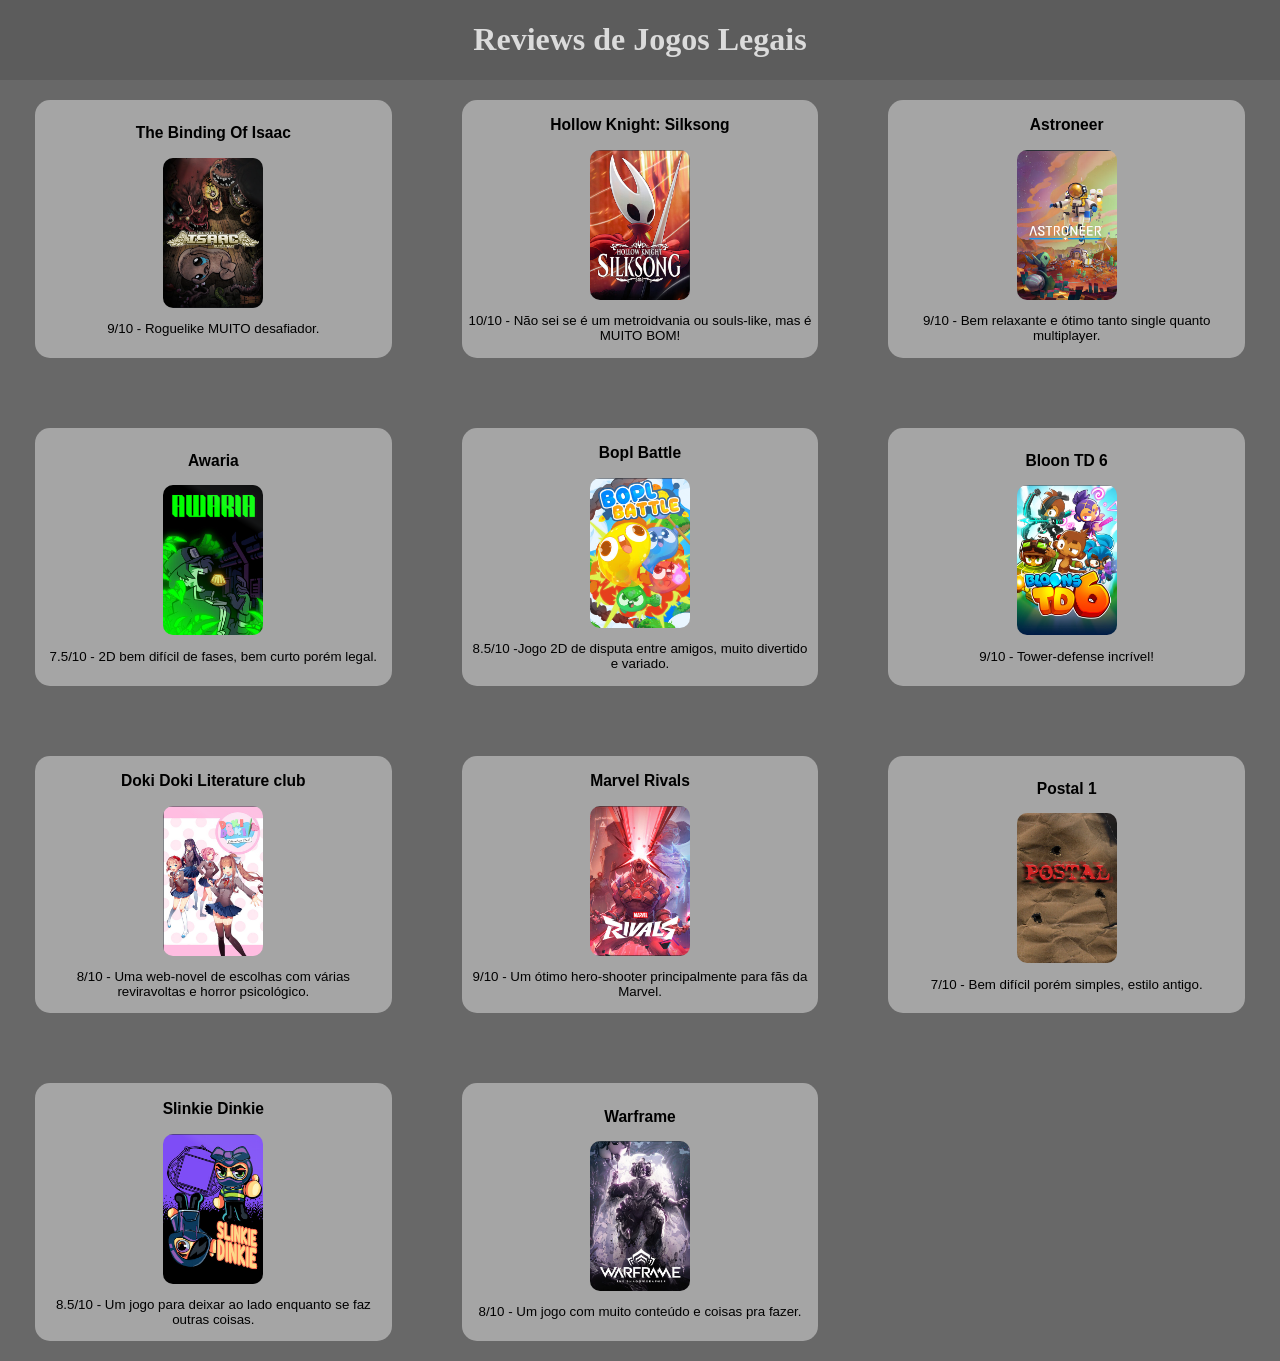
==== homeReviews.html @ 60ac34fa "aik" ====
<!DOCTYPE html>
<html lang="pt-br">
<head>
    <meta charset="UTF-8">
    <meta name="viewport" content="width=device-width, initial-scale=1.0">
    <title>Danyfication</title>

    <!-- styles -->
     <link rel="stylesheet" href="homeReviews.css">

</head>
<body>
    <!-- Conteúdo principal -->
    <div id="headerReviews">
        <h1 id="HRtit">Reviews de Jogos Legais</h1>
    </div>

    <div id="tudo"> </div>

    <script src="homeReviews.js"></script>
</body>
</html>
---- homeReviews.css ----
:root{
        --HRtit: rgb(219, 219, 219);
        --fundoReviews: rgb(104, 104, 104);
        --blocoSelecionado: rgb(171, 95, 51);
        --blocoNormal: rgb(165, 165, 165);
    }

/* Já é bem autodescritivo */
#tudo{
    padding: 20px 35px;
    display: grid;
    grid-template-columns: repeat(auto-fit, minmax(300px, 1fr));
    gap: 70px;
}

body{
    background-color:var(--fundoReviews);
    margin: 0px;
    padding: 0px;
} 

#headerReviews{
    display: flex;
    background-color: rgba(73, 73, 73, 0.4);
    justify-content: center;
    place-items: center;
}
#HRtit{
    font-family:Georgia, 'Times New Roman', Times, serif;
    color: var(--HRtit);
}
    
/* Cada bloco nas reviews */
.blocoR{
    width: 100%;
    height:100%;
    display: flex;
    flex-direction: column;
    place-items: center;
    justify-content: center;    
    background-color: var(--blocoNormal); 
    border: none;
    border-radius: 15px;
    transition: all 0.4s ease;
}
.blocoR:hover{
    background-color: var(--blocoSelecionado);
    color: white;
    scale: 1.1;
}
/* Conteúdo dos blocos de review */
.tit{
    font-family: 'Franklin Gothic Medium', 'Arial Narrow', Arial, sans-serif;
}
.img{
    width: 100px;
    height: 150px;
    border-radius: 10px;
}
.textin{
    font-family:'Gill Sans', 'Gill Sans MT', Calibri, 'Trebuchet MS', sans-serif;
}

/* oq fazer abaixo? */
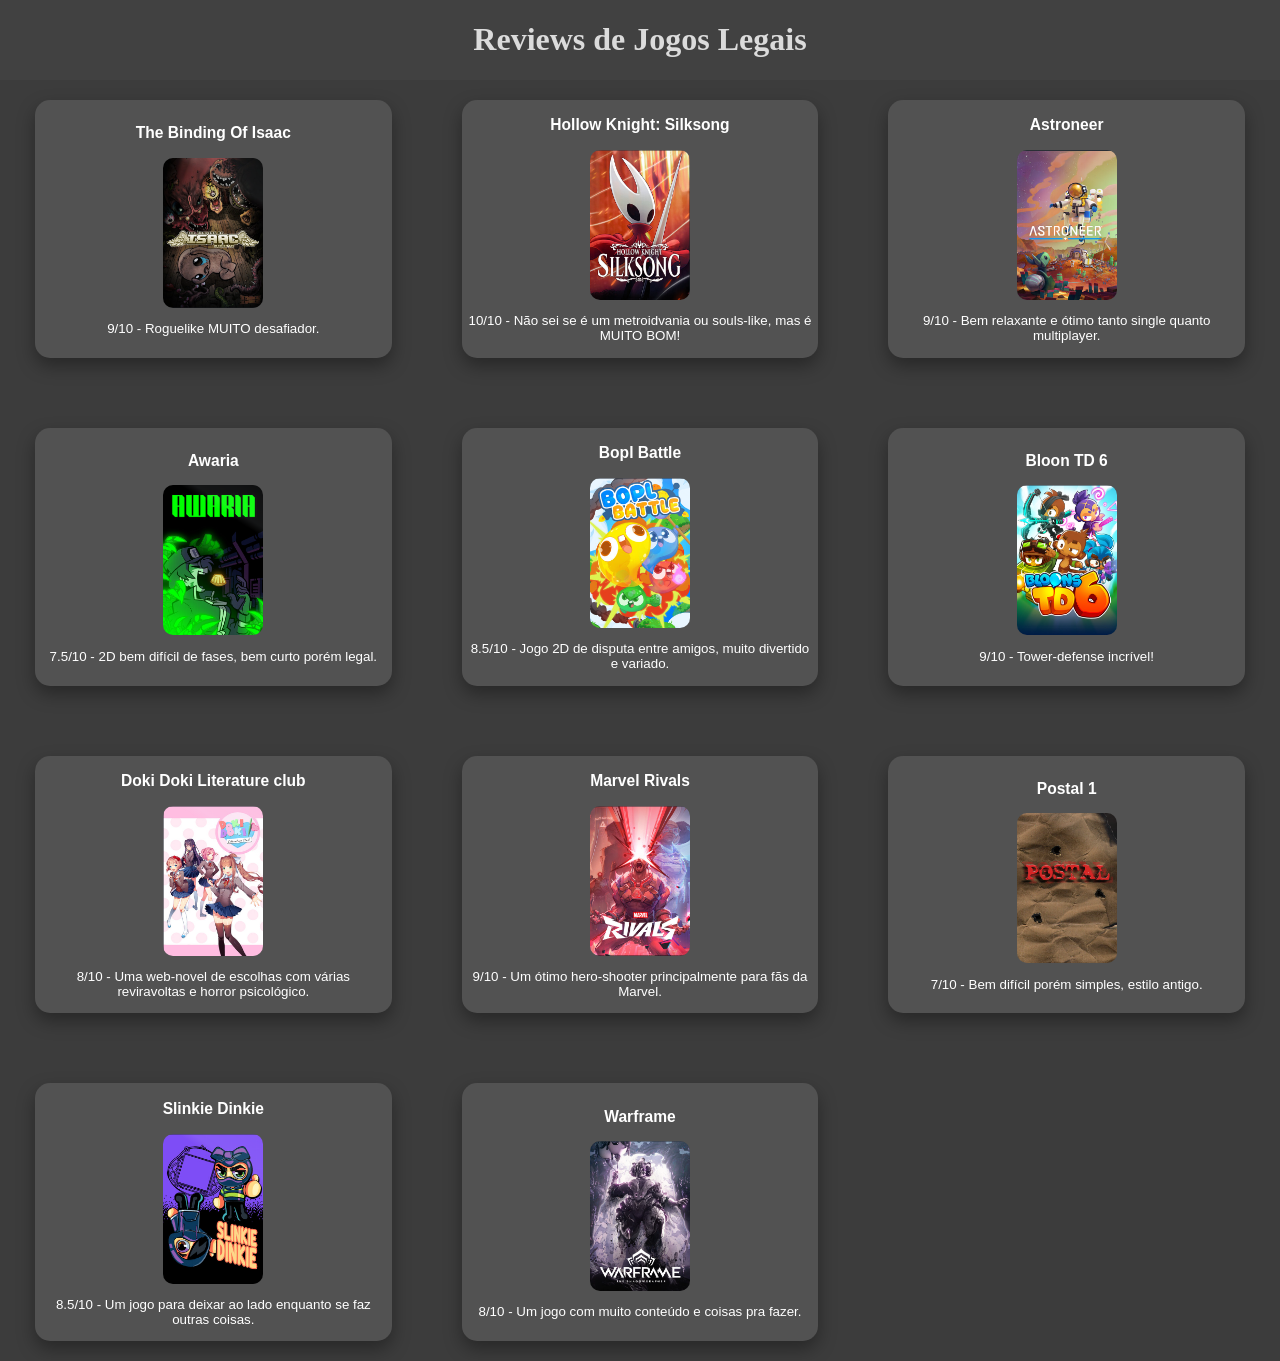
==== commit 278d32ba: "meeeeeeeeeeeeeeeeu, q trabalho" ====
--- a/homeReviews.html
+++ b/homeReviews.html
@@ -10,11 +10,12 @@
 
 </head>
 <body>
-    <!-- Conteúdo principal -->
+    <!-- Cabeçalho da página de reviews -->
     <div id="headerReviews">
         <h1 id="HRtit">Reviews de Jogos Legais</h1>
     </div>
 
+    <!-- Grade onde os cards das reviews são montados -->
     <div id="tudo"> </div>
 
     <script src="homeReviews.js"></script>
--- a/homeReviews.css
+++ b/homeReviews.css
@@ -1,11 +1,12 @@
+/* Cores e tema da página de reviews */
     :root{
         --HRtit: rgb(219, 219, 219);
-        --fundoReviews: rgb(104, 104, 104);
+        --bg: rgb(60, 60, 60);
         --blocoSelecionado: rgb(171, 95, 51);
-        --blocoNormal: rgb(165, 165, 165);
+        --blocoNormal: rgb(82, 82, 82);
     }
 
-/* Já é bem autodescritivo */
+/* Grade dos cards de review */
 #tudo{
     padding: 20px 35px;
     display: grid;
@@ -14,9 +15,10 @@
 }
 
 body{
-    background-color:var(--fundoReviews);
+    background-color:var(--bg);
     margin: 0px;
     padding: 0px;
+    color: white;
 } 
 
 #headerReviews{
@@ -30,27 +32,49 @@
     color: var(--HRtit);
 }
     
-/* Cada bloco nas reviews */
+/* Estilo de cada card de review */
 .blocoR{
     width: 100%;
     height:100%;
     display: flex;
     flex-direction: column;
     place-items: center;
-    justify-content: center;    
-    background-color: var(--blocoNormal); 
+    justify-content: center;
+    background-color: var(--blocoNormal);
     border: none;
     border-radius: 15px;
-    transition: all 0.4s ease;
+    color: white;
+    box-shadow: 0 8px 18px rgba(0, 0, 0, 0.35);
+    transform-origin: center center;
+    transition: transform 0.35s ease, background-color 0.35s ease, box-shadow 0.35s ease;
+    overflow: hidden;
 }
+
 .blocoR:hover{
     background-color: var(--blocoSelecionado);
-    color: white;
-    scale: 1.1;
+    transform: translateY(-6px);
+    box-shadow: 0 12px 24px rgba(0, 0, 0, 0.45);
+    z-index: 1;
 }
-/* Conteúdo dos blocos de review */
+
+.blocoR .tit,
+.blocoR .textin {
+    transition: transform 0.35s ease, color 0.35s ease;
+    transform-origin: center center;
+}
+
+.blocoR:hover .tit {
+    transform: scale(1.04);
+}
+
+.blocoR:hover .textin {
+    transform: scale(1.02);
+}
+
+
 .tit{
     font-family: 'Franklin Gothic Medium', 'Arial Narrow', Arial, sans-serif;
+    color: white;
 }
 .img{
     width: 100px;
@@ -59,6 +83,5 @@
 }
 .textin{
     font-family:'Gill Sans', 'Gill Sans MT', Calibri, 'Trebuchet MS', sans-serif;
+    color: white;
 }
-
-/* oq fazer abaixo? */
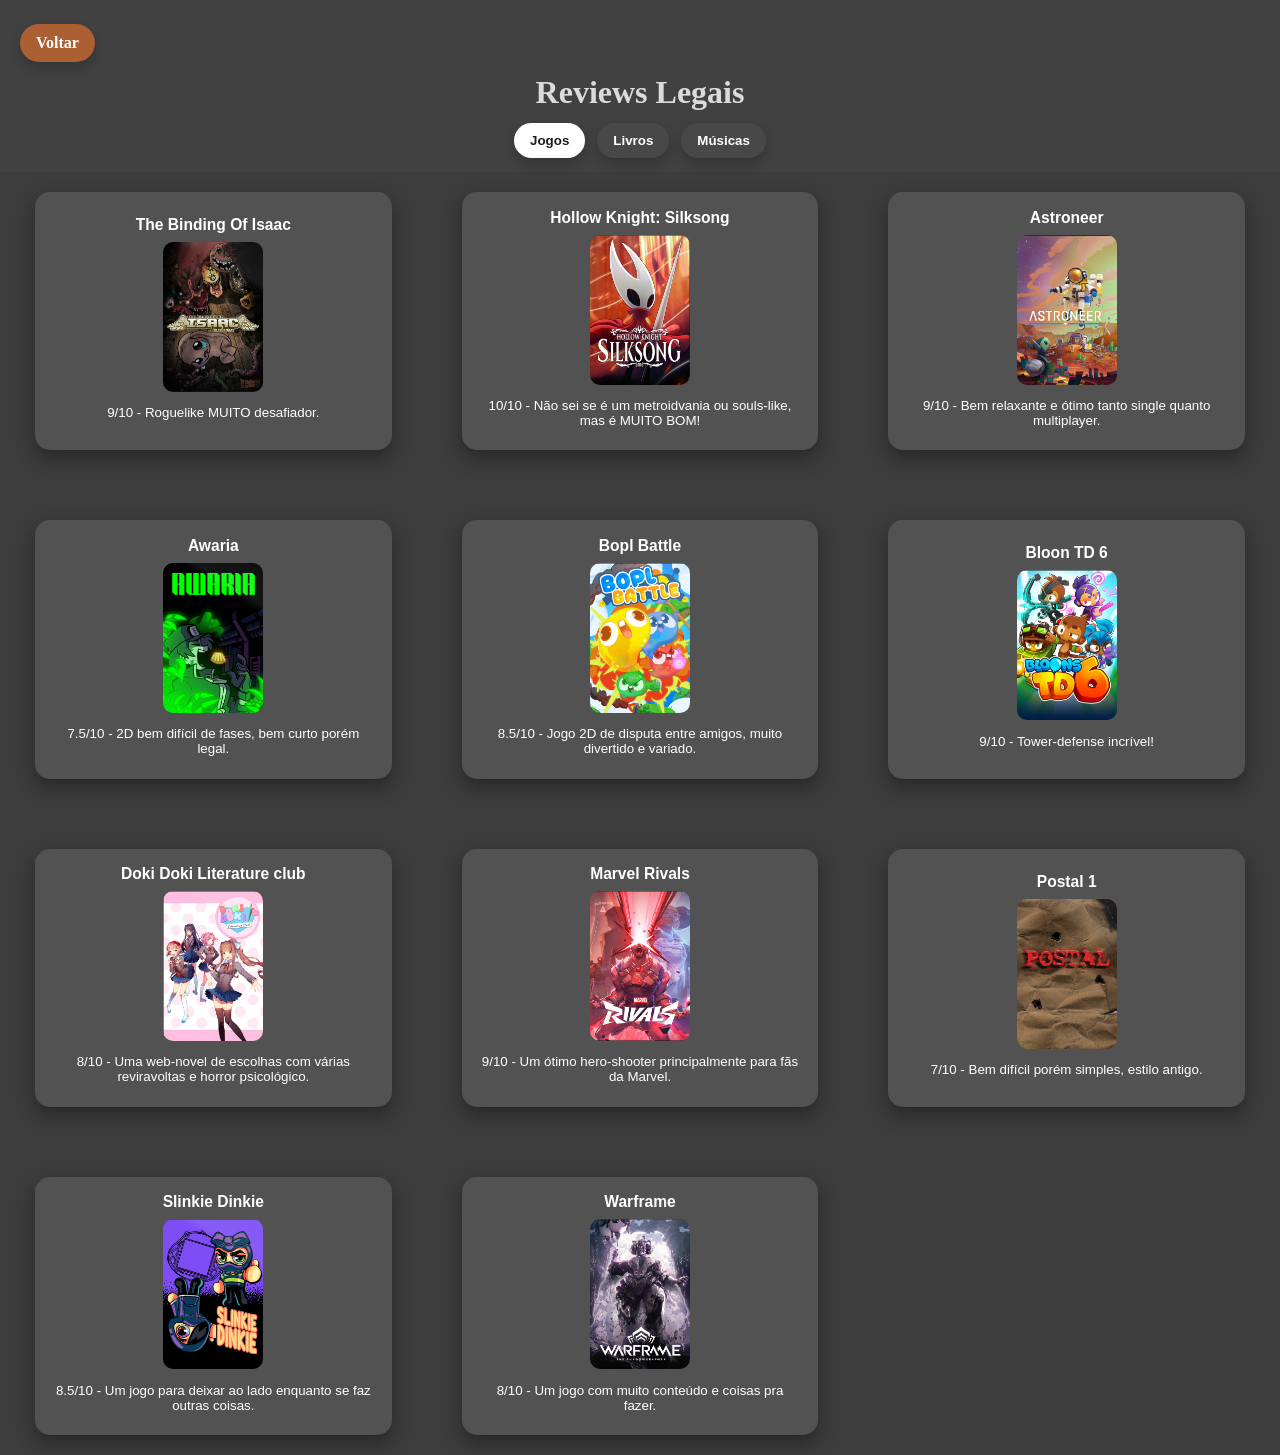
==== commit 2c122fb7: "adw" ====
--- a/homeReviews.html
+++ b/homeReviews.html
@@ -12,10 +12,12 @@
 <body>
     <!-- Cabeçalho da página de reviews -->
     <div id="headerReviews">
-        <h1 id="HRtit">Reviews de Jogos Legais</h1>
+        <a href="index.html" class="back-button">Voltar</a>
+        <h1 id="HRtit">Reviews Legais</h1>
+        <div id="qualReview"> </div>
     </div>
 
-    <!-- Grade onde os cards das reviews são montados -->
+    <!-- Div onde os cards das reviews são montados -->
     <div id="tudo"> </div>
 
     <script src="homeReviews.js"></script>
--- a/homeReviews.css
+++ b/homeReviews.css
@@ -1,87 +1,145 @@
-/* Cores e tema da página de reviews */
-    :root{
-        --HRtit: rgb(219, 219, 219);
-        --bg: rgb(60, 60, 60);
-        --blocoSelecionado: rgb(171, 95, 51);
-        --blocoNormal: rgb(82, 82, 82);
-    }
-
-/* Grade dos cards de review */
-#tudo{
-    padding: 20px 35px;
-    display: grid;
-    grid-template-columns: repeat(auto-fit, minmax(300px, 1fr));
-    gap: 70px;
-}
-
-body{
-    background-color:var(--bg);
-    margin: 0px;
-    padding: 0px;
-    color: white;
-} 
-
-#headerReviews{
-    display: flex;
-    background-color: rgba(73, 73, 73, 0.4);
-    justify-content: center;
-    place-items: center;
-}
-#HRtit{
-    font-family:Georgia, 'Times New Roman', Times, serif;
-    color: var(--HRtit);
-}
-    
-/* Estilo de cada card de review */
-.blocoR{
-    width: 100%;
-    height:100%;
-    display: flex;
-    flex-direction: column;
-    place-items: center;
-    justify-content: center;
-    background-color: var(--blocoNormal);
-    border: none;
-    border-radius: 15px;
-    color: white;
-    box-shadow: 0 8px 18px rgba(0, 0, 0, 0.35);
-    transform-origin: center center;
-    transition: transform 0.35s ease, background-color 0.35s ease, box-shadow 0.35s ease;
-    overflow: hidden;
-}
-
-.blocoR:hover{
-    background-color: var(--blocoSelecionado);
-    transform: translateY(-6px);
-    box-shadow: 0 12px 24px rgba(0, 0, 0, 0.45);
-    z-index: 1;
-}
-
-.blocoR .tit,
-.blocoR .textin {
-    transition: transform 0.35s ease, color 0.35s ease;
-    transform-origin: center center;
-}
-
-.blocoR:hover .tit {
-    transform: scale(1.04);
-}
-
-.blocoR:hover .textin {
-    transform: scale(1.02);
-}
-
-
-.tit{
-    font-family: 'Franklin Gothic Medium', 'Arial Narrow', Arial, sans-serif;
-    color: white;
-}
-.img{
-    width: 100px;
-    height: 150px;
-    border-radius: 10px;
-}
-.textin{
-    font-family:'Gill Sans', 'Gill Sans MT', Calibri, 'Trebuchet MS', sans-serif;
-    color: white;
-}
+/* Cores e tema base da página de reviews */
+:root {
+    --HRtit: rgb(219, 219, 219);
+    --bg: rgb(60, 60, 60);
+    --blocoSelecionado: rgb(171, 95, 51);
+    --blocoNormal: rgb(82, 82, 82);
+    --tabInactive: rgba(73, 73, 73, 0.85);
+    --tabActive: rgb(255, 255, 255);
+    --backButton: rgb(171, 95, 51);
+}
+
+/* Grade dos cards de review */
+#tudo {
+    padding: 20px 35px;
+    display: grid;
+    grid-template-columns: repeat(auto-fit, minmax(300px, 1fr));
+    gap: 70px;
+}
+
+body {
+    background-color: var(--bg);
+    margin: 0;
+    padding: 0;
+    color: white;
+}
+
+#headerReviews {
+    display: flex;
+    flex-direction: column;
+    background-color: rgba(73, 73, 73, 0.4);
+    justify-content: center;
+    align-items: center;
+    padding: 24px 20px 14px;
+}
+
+.back-button {
+    align-self: flex-start;
+    margin-bottom: 12px;
+    padding: 10px 16px;
+    border: none;
+    border-radius: 999px;
+    background-color: var(--backButton);
+    color: white;
+    font-weight: 700;
+    text-decoration: none;
+    box-shadow: 0 6px 12px rgba(0, 0, 0, 0.2);
+    transition: transform 0.2s ease, background-color 0.2s ease;
+}
+
+.back-button:hover {
+    transform: translateY(-2px);
+    background-color: var(--blocoSelecionado);
+}
+
+#HRtit {
+    font-family: Georgia, 'Times New Roman', Times, serif;
+    color: var(--HRtit);
+    margin: 0 0 12px;
+}
+
+#qualReview {
+    display: flex;
+    gap: 12px;
+    flex-wrap: wrap;
+    justify-content: center;
+}
+
+.tab-button {
+    border: none;
+    border-radius: 999px;
+    padding: 10px 16px;
+    font-weight: 700;
+    color: white;
+    background-color: var(--tabInactive);
+    cursor: pointer;
+    transition: all 0.25s ease;
+    box-shadow: 0 6px 12px rgba(0, 0, 0, 0.2);
+}
+
+.tab-button:hover {
+    transform: translateY(-2px);
+}
+
+.tab-button.active {
+    background-color: var(--tabActive);
+    color: #1d1d1d;
+}
+
+/* Estilo de cada card de review */
+.blocoR {
+    width: 100%;
+    height: 100%;
+    display: flex;
+    flex-direction: column;
+    place-items: center;
+    justify-content: center;
+    background-color: var(--blocoNormal);
+    border: none;
+    border-radius: 15px;
+    color: white;
+    box-shadow: 0 8px 18px rgba(0, 0, 0, 0.35);
+    transform-origin: center center;
+    transition: transform 0.35s ease, background-color 0.35s ease, box-shadow 0.35s ease;
+    overflow: hidden;
+}
+
+.blocoR:hover {
+    background-color: var(--blocoSelecionado);
+    transform: translateY(-6px);
+    box-shadow: 0 12px 24px rgba(0, 0, 0, 0.45);
+    z-index: 1;
+}
+
+.blocoR .tit,
+.blocoR .textin {
+    transition: transform 0.35s ease, color 0.35s ease;
+    transform-origin: center center;
+}
+
+.blocoR:hover .tit {
+    transform: scale(1.04);
+}
+
+.blocoR:hover .textin {
+    transform: scale(1.02);
+}
+
+.tit {
+    font-family: 'Franklin Gothic Medium', 'Arial Narrow', Arial, sans-serif;
+    color: white;
+    margin-bottom: 8px;
+}
+
+.img {
+    width: 100px;
+    height: 150px;
+    border-radius: 10px;
+}
+
+.textin {
+    font-family: 'Gill Sans', 'Gill Sans MT', Calibri, 'Trebuchet MS', sans-serif;
+    color: white;
+    padding: 0 12px 8px;
+    text-align: center;
+}
